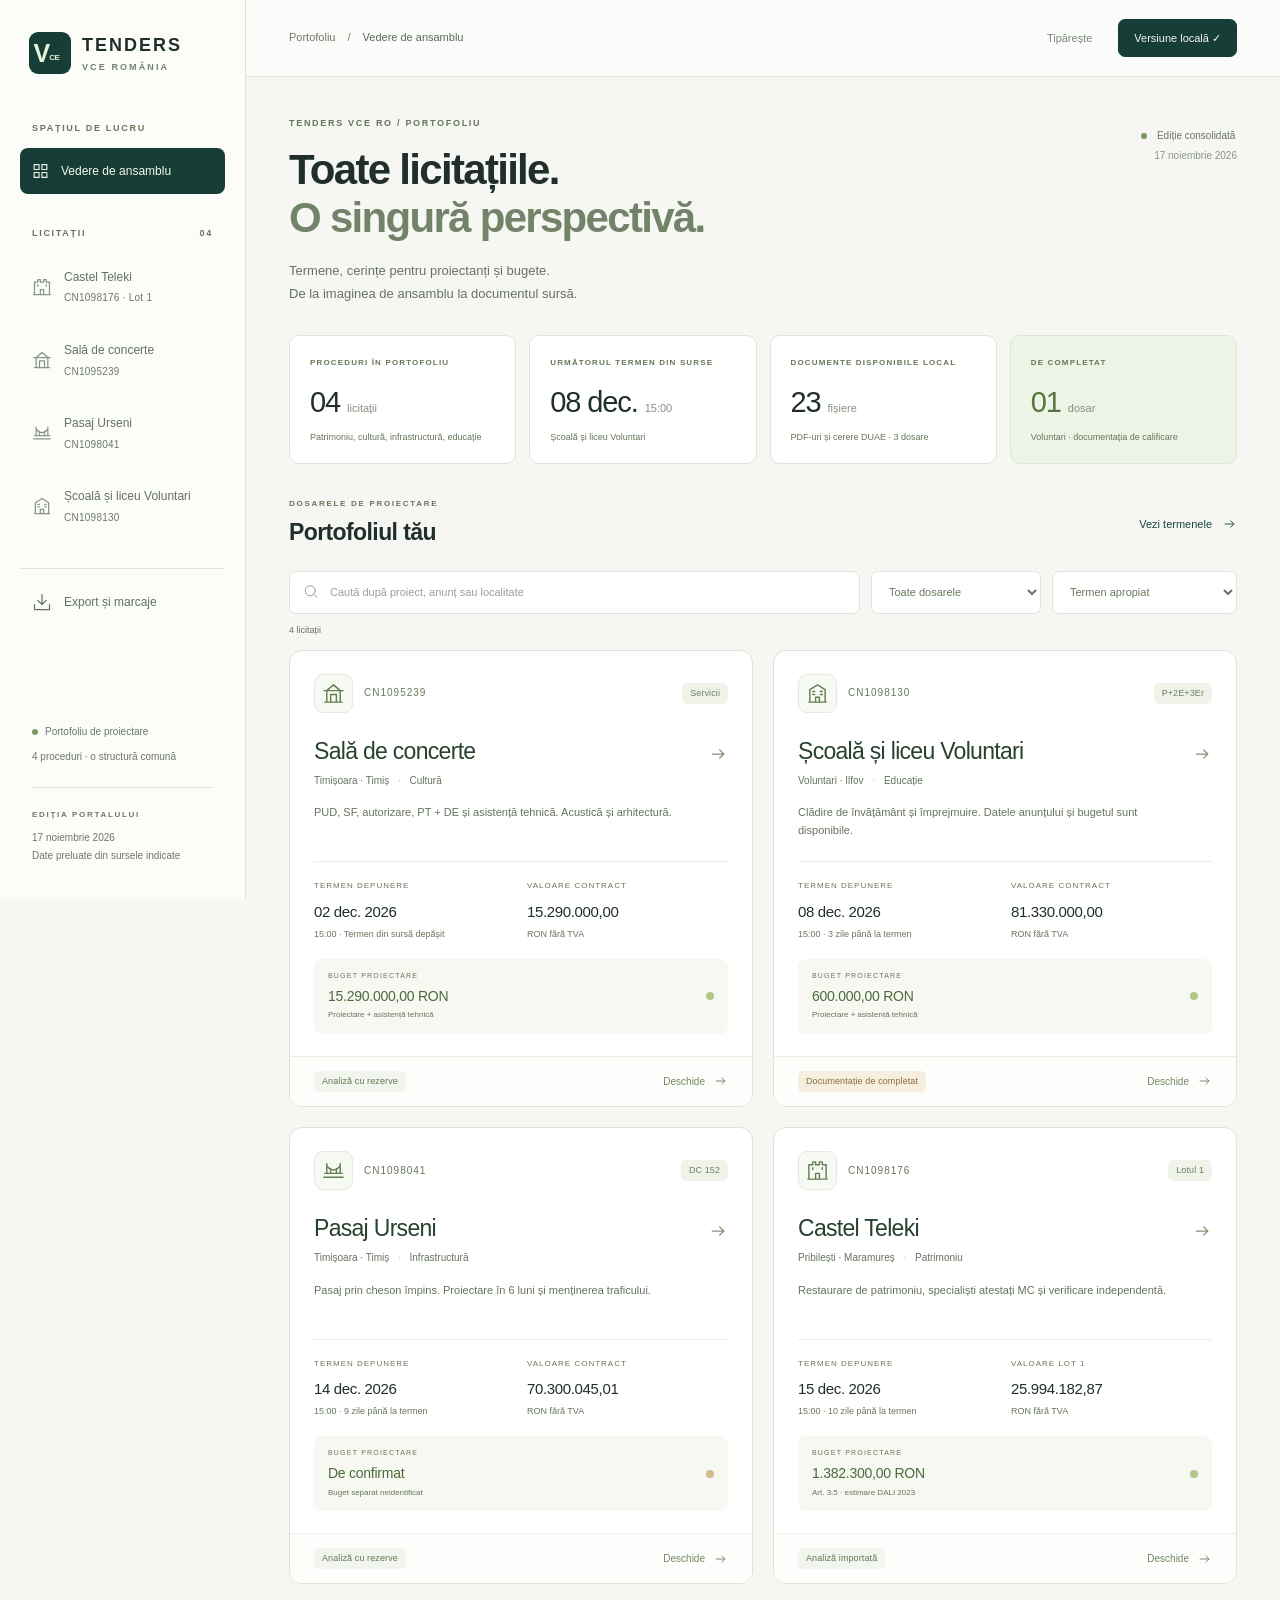
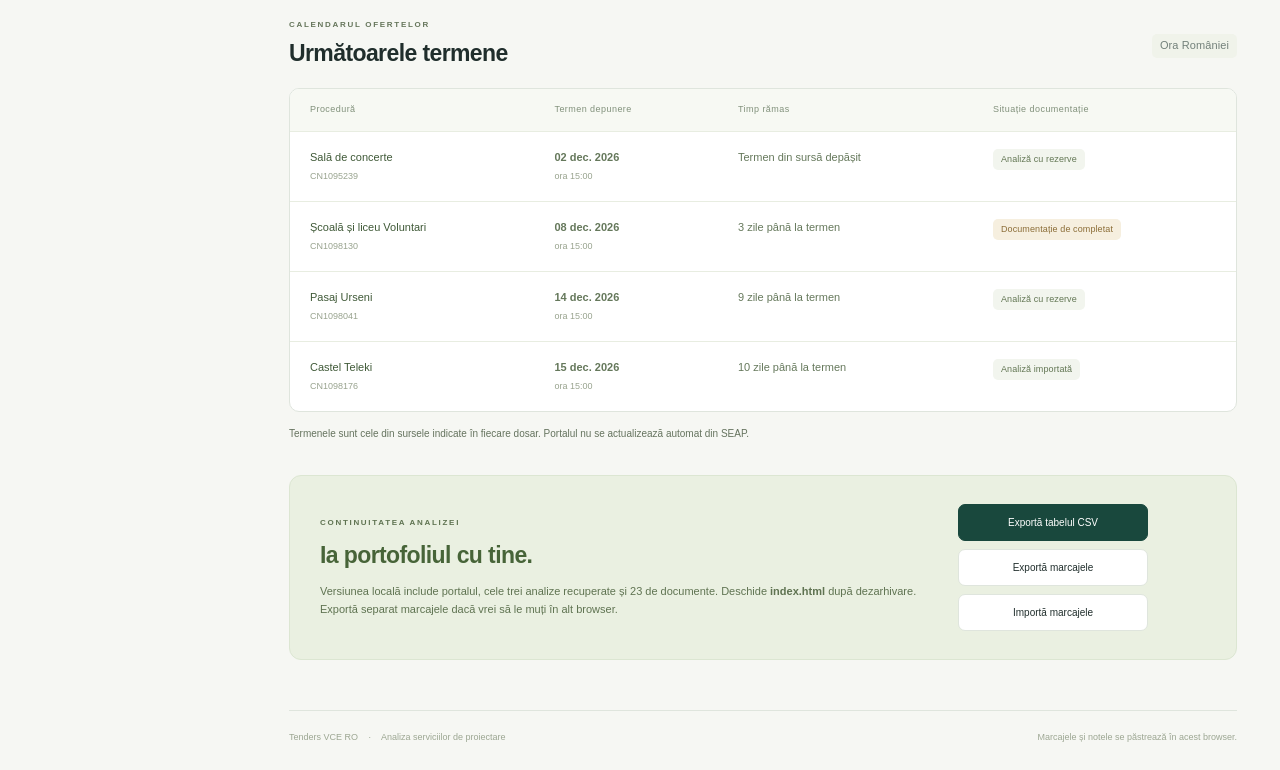
==== index.html @ 4aea7c6f "Add files via upload" ====
<!doctype html>
<html lang="ro">
<head><meta charset="utf-8"><meta name="viewport" content="width=device-width,initial-scale=1"><meta name="description" content="Portal Tenders VCE RO: patru licitații, cerințe pentru proiectanți, echipă, bugete și documente sursă."><title>Portofoliu licitații · Tenders VCE RO</title><link rel="stylesheet" href="portal.css"><link rel="icon" href="favicon.svg" type="image/svg+xml"></head>
<body><a class="skip" href="#main">Mergi la conținut</a><div class="shell"><aside class="sidebar"><a class="brand" href="#overview"><span class="brand-mark">V<span>CE</span></span><span>TENDERS<small>VCE ROMÂNIA</small></span></a><span class="nav-caption">SPAȚIUL DE LUCRU</span><nav id="nav" aria-label="Navigare principală"></nav><div class="sidebar-bottom"><span class="tiny-dot"></span><strong>Portofoliu de proiectare</strong><p>4 proceduri · o structură comună</p><div class="sidebar-line"></div><span class="nav-caption">EDIȚIA PORTALULUI</span><p>17 noiembrie 2026<br>Date preluate din sursele indicate</p></div></aside><div class="workspace"><header class="topbar"><div class="breadcrumb" id="breadcrumb">Portofoliu / <strong>Vedere de ansamblu</strong></div><div class="top-actions"><button class="button subtle" id="print" title="Tipărește pagina curentă">Tipărește</button><button class="button download" data-action="offline-info">Versiune locală ✓</button></div></header><main id="main" tabindex="-1"></main><footer><span>Tenders VCE RO <b>·</b> Analiza serviciilor de proiectare</span><span>Marcajele și notele se păstrează în acest browser.</span></footer></div></div><div class="toast" id="toast" role="status"></div><input type="file" id="backup-input" accept="application/json,.json" hidden><script src="data.js"></script><script src="portal.js"></script></body></html>
---- portal.css ----
@charset "UTF-8";
:root{--ink:#202e2c;--muted:#72807a;--green:#19483d;--deep:#163e36;--lime:#d5edb5;--paper:#f6f7f3;--line:#dfe5dd;--amber:#8f6529;--sidebar:246px;--radius:13px}
*{box-sizing:border-box}html{scroll-behavior:smooth;scroll-padding-top:90px}body{margin:0;font-family:Inter,"Segoe UI",Arial,sans-serif;color:var(--ink);background:var(--paper);font-size:14px;line-height:1.55}button,input,select,textarea{font:inherit}button,a,select,input,textarea{-webkit-tap-highlight-color:transparent}button,a{touch-action:manipulation}a{color:var(--green);text-decoration:none}button{cursor:pointer}a:hover{text-decoration:underline}svg{width:20px;height:20px;flex-shrink:0}h1,h2,h3,p{margin-top:0}h1{font-size:42px;line-height:1.14;letter-spacing:-1.7px;font-weight:600;margin-bottom:17px}h2{font-size:24px;letter-spacing:-.6px;font-weight:600;margin-bottom:12px}h3{font-size:17px;line-height:1.4;font-weight:600;margin-bottom:10px}p{margin-bottom:13px}small{font-size:11px}strong{font-weight:600}button:focus-visible,a:focus-visible,select:focus-visible,input:focus-visible,textarea:focus-visible,summary:focus-visible{outline:3px solid #85a967;outline-offset:4px}.skip{position:fixed;top:-60px;left:12px;z-index:99;background:white;padding:10px}.skip:focus{top:10px}.shell{display:flex;min-height:100vh}.sidebar{width:var(--sidebar);position:fixed;inset:0 auto 0 0;background:#fcfdf9;border-right:1px solid var(--line);padding:32px 20px 22px;display:flex;flex-direction:column;z-index:20;overflow:auto}.brand{display:flex;align-items:center;gap:11px;margin:0 9px 48px;color:var(--ink);font-weight:600;letter-spacing:2px;line-height:1.4;font-size:18px}.brand:hover{text-decoration:none}.brand small{display:block;font-size:9px;letter-spacing:2.1px;color:var(--muted);margin-top:3px}.brand-mark{display:flex;align-items:center;justify-content:center;position:relative;background:var(--deep);border-radius:9px;width:42px;height:42px;font-size:25px;color:#e6f2d9;letter-spacing:-5px;padding-right:7px}.brand-mark span{font-size:8px;letter-spacing:-.5px;align-self:flex-end;margin:0 0 11px 4px}.nav-caption{display:block;color:#859086;font-size:9px;font-weight:600;letter-spacing:1.7px;margin:0 12px 12px}.nav-home,.nav-project,.nav-utility{display:flex;align-items:center;gap:12px;border-radius:8px;padding:13px 12px;color:#617067;font-size:12px;margin-bottom:5px;transition:background .15s}.nav-home svg{width:17px}.nav-home.active{background:var(--deep);color:#f3f8ed}.nav-project small{display:block;color:#89948b;font-size:10px;margin-top:4px;letter-spacing:.25px}.nav-project{padding-top:15px;padding-bottom:15px}.nav-project svg{color:#879488}.nav-project.active{background:#e9efdf;color:var(--deep)}.nav-project.active svg{color:var(--deep)}.nav-project:hover,.nav-utility:hover{background:#eff3e9;text-decoration:none}.project-caption{display:flex;justify-content:space-between;margin-top:33px}.nav-utility{margin-top:28px;border-top:1px solid var(--line);padding-top:23px;border-radius:0}.sidebar-bottom{margin-top:auto;padding:50px 12px 0;font-size:10px;color:#859087}.sidebar-bottom strong{color:#67786c;font-size:10px;font-weight:500}.sidebar-bottom p{margin-top:8px;line-height:1.8}.sidebar-bottom .nav-caption{margin-left:0;margin-bottom:6px;font-size:8px}.tiny-dot{display:inline-block;width:6px;height:6px;border-radius:50%;background:#7a9768;margin-right:7px;vertical-align:middle}.sidebar-line{height:1px;background:var(--line);margin:21px 0}.workspace{width:calc(100% - var(--sidebar));margin-left:var(--sidebar)}.topbar{height:77px;border-bottom:1px solid var(--line);display:flex;align-items:center;justify-content:space-between;padding:0 43px;gap:20px;background:#fbfcf9}.breadcrumb{font-size:11px;color:#89948d;display:flex;gap:12px;align-items:center}.breadcrumb strong{font-weight:500;color:#58695e}.top-actions{display:flex;gap:10px}.button{display:inline-flex;align-items:center;justify-content:center;gap:9px;border:1px solid var(--line);background:#fff;color:var(--ink);border-radius:7px;padding:10px 15px;font-size:11px;font-weight:500;line-height:1.5;text-align:center}.button:hover{text-decoration:none;background:#edf2e8}.button svg{width:16px;height:16px}.button.download{background:var(--deep);color:#f4f8ed;border-color:var(--deep)}.button.download span{font-size:19px;line-height:0;margin-right:2px}.button.subtle{background:none;border-color:transparent;color:#7a897e}.button.primary{background:var(--green);color:white;border-color:var(--green)}main{padding:38px 43px 50px;max-width:1580px;margin:auto;min-height:calc(100vh - 150px)}.page-heading{display:flex;justify-content:space-between;align-items:flex-start;margin:2px 0 30px;gap:30px}.eyebrow{font-size:9px;font-weight:600;letter-spacing:1.7px;color:#7a8e75;margin-bottom:15px}.eyebrow span{margin:0 8px}.page-heading h1 span{color:#728369}.lead{font-size:13px;color:#738174;line-height:1.8;margin-bottom:0}.edition{padding-top:11px;font-size:10px;white-space:nowrap;color:#64775e}.edition small{display:block;color:#8a948a;font-size:10px;padding-left:13px;margin-top:4px}.stats{display:grid;grid-template-columns:repeat(4,minmax(0,1fr));gap:13px;margin-bottom:34px}.stat{padding:21px 20px 18px;background:#fff;border:1px solid var(--line);border-radius:10px;min-width:0}.stat>span{display:block;color:#84917f;font-size:8px;font-weight:600;letter-spacing:1.15px;margin-bottom:15px}.stat>strong{display:block;font-size:29px;letter-spacing:-1.1px;line-height:1.2;white-space:nowrap;font-weight:500}.stat strong small{font-size:11px;letter-spacing:0;color:#86917e;margin-left:7px}.stat p{font-size:9px;color:#939c8e;margin:11px 0 0}.stat.accent{background:#edf3e5;border-color:#dce7d2}.stat.accent strong{color:#55763f}.section-heading{display:flex;justify-content:space-between;align-items:center;gap:20px;margin:31px 0 16px}.section-heading .eyebrow{font-size:8px;margin-bottom:5px}.section-heading h2{font-size:23px;margin-bottom:0}.section-heading>span{font-size:11px;color:var(--muted)}.text-link{font-size:11px;display:inline-flex;gap:10px;align-items:center}.text-link svg{width:15px}.toolbar{display:flex;gap:11px;margin:20px 0 5px}.search{flex:1;display:flex;align-items:center;gap:11px;background:white;border:1px solid var(--line);border-radius:7px;padding:0 14px;min-width:0}.search svg{width:15px;color:#8e9989}.search input{width:100%;border:0;background:none;outline:0;padding:12px 0;font-size:11px;color:var(--ink);min-width:0}.search input::placeholder{color:#99a194}select{border:1px solid var(--line);background:white;padding:10px 34px 10px 13px;border-radius:7px;font-size:11px;color:#66785f;max-width:100%}.result-count{font-size:9px;color:#8b9786;margin:10px 0 12px}.project-grid{display:grid;grid-template-columns:repeat(2,minmax(0,1fr));gap:20px}.project-card{border:1px solid #dce4d7;border-radius:var(--radius);padding:23px 24px 0;background:white;overflow:hidden;transition:border-color .18s,box-shadow .18s}.project-card:hover{border-color:#aabda0;box-shadow:0 6px 22px #26451e07}.card-top{display:flex;align-items:center;gap:11px;margin-bottom:22px}.project-symbol{width:39px;height:39px;border:1px solid #e4e9de;border-radius:9px;display:flex;align-items:center;justify-content:center;color:#637f52;background:#f7f9f3}.project-symbol svg{width:23px;height:23px}.card-code{font-size:10px;color:#87937d;letter-spacing:1px;flex:1}.badge{display:inline-block;font-size:9px;letter-spacing:.1px;font-weight:500;padding:4px 8px;border-radius:5px;background:#f0f3ea;color:#6d7d60;white-space:normal;line-height:1.45}.badge.amber{background:#f6efdf;color:#8b6d37}.badge.soft{background:#f2f5ee;color:#76866a}.project-title{display:flex;justify-content:space-between;align-items:center;gap:12px;color:#28422f}.project-title h3{font-size:23px;letter-spacing:-.7px;margin-bottom:6px;font-weight:500}.project-title svg{width:20px;color:#819274}.location{font-size:10px;color:#86927d;margin:0 0 15px}.location span{margin:0 6px;color:#b6bdad}.card-summary{font-size:11px;line-height:1.65;color:#8a957f;min-height:38px;margin-bottom:20px;max-width:94%}.card-values{display:grid;grid-template-columns:1fr 1fr;border-top:1px solid #e9ede3;padding-top:18px;margin-bottom:17px;gap:12px}.card-values label,.card-budget label,.budget-strip label{font-size:8px;letter-spacing:1px;color:#8a967f;display:block;margin-bottom:7px;font-weight:500}.card-values strong{display:block;font-size:15px;font-weight:500;letter-spacing:-.35px;white-space:nowrap}.card-values small{display:block;font-size:9px;color:#93a087;margin-top:5px}.card-budget{background:#f6f8f1;border-radius:8px;padding:12px 14px;display:flex;justify-content:space-between;align-items:center;gap:15px;margin-bottom:22px}.card-budget label{font-size:7px;letter-spacing:1.2px;margin-bottom:4px}.card-budget strong{display:block;color:#4b6b3c;font-size:14px;font-weight:500;letter-spacing:-.25px}.card-budget small{font-size:8px;color:#8c9a7e;display:block;margin-top:2px}.budget-dot{width:8px;height:8px;border-radius:50%;background:#b0c68b}.budget-dot.unknown{background:#d4bd8d}.card-bottom{margin:0 -24px;padding:14px 24px;border-top:1px solid #e9ede3;display:flex;align-items:center;justify-content:space-between;gap:10px;background:#fdfefb}.card-bottom>a{display:flex;align-items:center;gap:8px;font-size:10px;color:#708863}.card-bottom svg{width:15px}.calendar-block{margin-top:35px}.table-wrap{overflow:auto;border:1px solid var(--line);border-radius:10px;background:white;max-width:100%}table{width:100%;border-collapse:collapse;text-align:left;font-size:11px}th{color:#81917b;font-weight:500;font-size:9px;letter-spacing:.45px;background:#f7f9f3;padding:14px 20px}td{border-top:1px solid #e8ede1;padding:17px 20px;vertical-align:top;color:#65785b}td small{display:block;color:#98a38e;font-size:9px;margin-top:4px}.table-title{color:#3f5937;font-weight:500}.fineprint{font-size:10px;color:#8c9783;margin-top:13px;line-height:1.7}.tools-panel{display:flex;align-items:center;gap:38px;background:#eaf0e1;border:1px solid #dce6d2;padding:28px 30px;border-radius:12px;margin-top:33px}.tools-panel .eyebrow{font-size:8px;margin-bottom:8px}.tools-panel h2{font-size:23px;margin-bottom:10px;color:#476438}.tools-panel p{font-size:11px;color:#859777;margin-bottom:0;max-width:600px}.tool-buttons{min-width:190px;display:grid;gap:8px}.tool-buttons .button{font-size:10px}footer{display:flex;justify-content:space-between;gap:20px;color:#9ca692;font-size:9px;margin:0 43px;padding:20px 0 25px;border-top:1px solid var(--line)}footer b{margin:0 8px;font-weight:400}.back{font-size:10px;display:inline-block;color:#839477;margin:0 0 25px}.project-heading{display:flex;justify-content:space-between;align-items:center;gap:25px}.project-heading h1{font-size:36px;line-height:1.2;margin-bottom:10px}.project-heading .eyebrow{margin-bottom:10px}.decision-label{font-size:8px;letter-spacing:1px;color:#8b987e;display:flex;flex-direction:column;gap:7px;min-width:170px}.decision-label select{color:var(--green);font-size:11px}.tabs{display:flex;gap:6px;border-bottom:1px solid var(--line);margin:28px 0 30px;overflow:auto}.tabs a{padding:14px 15px;border-bottom:2px solid transparent;color:#88977d;font-size:11px;white-space:nowrap}.tabs a.active{color:#3e612c;border-bottom-color:#527938;background:#edf2e5;border-radius:7px 7px 0 0}.section-title{margin-bottom:23px}.section-title .eyebrow{font-size:8px;margin-bottom:6px}.section-title h2{font-size:25px;margin-bottom:12px}.section-title>p:not(.eyebrow){font-size:12px;color:#809070;line-height:1.8;max-width:1000px}.section-title .full-title{color:#506843!important;font-size:16px!important;line-height:1.6!important}.project-stats{grid-template-columns:repeat(3,minmax(0,1fr));margin-bottom:14px}.project-stats .stat strong{font-size:23px;white-space:normal}.project-stats .stat>span{font-size:8px}.project-stats .stat strong small{display:block;margin:7px 0 0}.project-stats .stat strong.authority{font-size:16px;letter-spacing:-.3px;line-height:1.4}.notice{display:flex;align-items:flex-start;gap:12px;background:#f3f0e5;border:1px solid #e5dfcd;border-radius:9px;padding:16px 18px;margin:21px 0;color:#8b794d;font-size:11px}.notice>span{border:1px solid #b9a56e;border-radius:50%;height:17px;width:17px;font-family:Georgia,serif;text-align:center;flex-shrink:0;line-height:15px;margin-top:2px}.notice p{margin:0;line-height:1.8}.budget-strip{background:#eaf1e1;border:1px solid #dce6d1;border-radius:10px;display:flex;justify-content:space-between;align-items:center;gap:25px;padding:22px;margin:25px 0}.budget-strip strong{display:block;font-size:22px;font-weight:500;color:#526f3e;letter-spacing:-.5px}.budget-strip p{font-size:10px;color:#8a9b7c;margin:7px 0 0;max-width:700px}.budget-strip .button{flex-shrink:0}.record{background:white;border:1px solid var(--line);border-radius:10px;padding:22px 25px;margin-bottom:14px}.record-title{display:flex;justify-content:space-between;align-items:flex-start;gap:15px}.record h3{font-size:16px;color:#3e5933}.record p{font-size:12px;color:#75886a;line-height:1.85;max-width:1100px}.record .muted{color:#95a289}.record-title .badge{flex-shrink:0;max-width:210px}.evidence{background:#f4f7ee;padding:13px 16px;border-left:2px solid #c5d5b4;border-radius:0 6px 6px 0;margin:14px 0;color:#728662;font-size:11px}.evidence strong{font-size:10px;color:#698252}.evidence p{margin:6px 0 0;font-size:11px}.record details{border-top:1px solid #e8eddf;margin-top:13px;padding-top:12px}.record details p{margin-top:12px;font-size:11px}summary{cursor:pointer;font-size:11px;color:#6e865c}summary::marker{color:#a3b690}.refs{display:flex;gap:6px;flex-wrap:wrap;margin-top:16px}.refs a,.source-link,.migrated-content .source,.migrated-content .ref{font-size:9px;padding:5px 8px;background:#f4f7ee;color:#819773;border-radius:4px;border:1px solid #e6edde;line-height:1.5}.next-link{display:flex;justify-content:flex-end;border-top:1px solid var(--line);margin-top:25px;padding-top:20px}.next-link a{font-size:12px;display:flex;align-items:center;gap:10px}.empty-panel{padding:35px 25px;background:#f0f3ea;border:1px dashed #cad6bd;border-radius:11px;text-align:center;color:#879b73;width:100%}.empty-panel svg{width:30px;height:30px;margin-bottom:10px;color:#9db388}.empty-panel h3{font-size:16px;color:#687f56}.empty-panel p{font-size:12px;max-width:650px;margin:0 auto;color:#92a380}.project-grid>.empty-panel{grid-column:1/-1}.panel{padding:23px 25px;border:1px solid var(--line);background:white;border-radius:10px;margin:18px 0;font-size:12px;color:#7f9170}.panel h3,.panel h2{color:#4e6c3d}.panel p{line-height:1.85}.panel .button{margin-top:6px}.progress-panel{display:flex;justify-content:space-between;align-items:center;gap:25px;padding:21px;background:#edf3e3;border:1px solid #dae6cc;border-radius:10px;margin-bottom:20px}.progress-panel strong{color:#54703f;font-size:13px}.progress-panel p{color:#8ea17a;font-size:10px;margin:6px 0 0}.progress-track{height:6px;border-radius:4px;overflow:hidden;background:#dae5cc;width:36%}.progress-track span{height:100%;display:block;background:#78985c;border-radius:4px;transition:width .2s}.check-row{display:flex;align-items:flex-start;gap:16px;padding:21px 23px;background:white;border:1px solid var(--line);border-radius:9px;margin-bottom:10px}.check-row input{width:17px;height:17px;accent-color:var(--green);flex-shrink:0;margin-top:4px}.check-row label{font-size:13px;font-weight:500;display:block;color:#4d6a3c;margin-bottom:7px;cursor:pointer}.check-row p{font-size:11px;line-height:1.8;color:#819470;margin:8px 0 0}.check-row input:checked+div label{color:#8ca377;text-decoration:line-through}.source-grid{display:grid;grid-template-columns:repeat(2,minmax(0,1fr));gap:16px;margin:20px 0}.source-card{background:white;border:1px solid var(--line);border-radius:10px;padding:23px;display:flex;flex-direction:column;align-items:flex-start}.file-icon{font-size:9px;color:#889e6e;background:#f0f5e7;border:1px solid #dfe8d3;border-radius:5px;padding:7px 6px;margin-bottom:15px}.source-card h3{font-size:15px;color:#536e40}.source-card p{font-size:11px;line-height:1.7;color:#8a9c77;margin-bottom:13px}.source-card small{color:#9eab8c;font-size:9px}.source-card>div:last-child{margin-top:auto;padding-top:16px;display:flex;gap:19px;font-size:10px}.web-sources{padding-left:17px;line-height:2.6}.web-sources a{font-size:12px}.issue{position:relative;padding-left:64px}.issue-number{position:absolute;left:24px;top:24px;font-size:13px;color:#a5b392}.notes-label{display:block;font-size:9px;letter-spacing:.7px;color:#95a580;margin:20px 0 7px}textarea{width:100%;min-height:85px;resize:vertical;background:#fafcf6;border:1px solid #e1e8d7;border-radius:6px;padding:12px;font-size:11px;color:#6f845b}.missing-list{list-style:none;margin:20px 0;padding:0}.missing-list li{display:flex;justify-content:space-between;gap:20px;border-bottom:1px solid var(--line);padding:13px;color:#81946c;font-size:12px}.block-heading{color:#5b7847;font-size:18px;margin-top:27px}caption{text-align:left;padding:14px 20px;font-size:10px;color:#91a27c;background:#fff}tfoot td{background:#edf4e2;color:#54713d;font-weight:600}.budget-table td:not(:first-child){white-space:nowrap;font-size:10px}.budget-table td:first-child{min-width:240px;font-size:11px}.budget-table td{padding:14px 16px}.budget-table th{padding:12px 16px;white-space:nowrap}.migrated-content{font-size:12px;color:#7c906c}.migrated-content h1{font-size:23px;letter-spacing:-.6px;margin-bottom:10px;color:#526e42}.migrated-content h2{font-size:19px;margin-top:25px;color:#4e6d3d}.migrated-content h3{color:#536f43}.migrated-content .metrics{display:grid;grid-template-columns:repeat(3,minmax(0,1fr));gap:14px;margin:23px 0}.migrated-content .metric{border:1px solid var(--line);border-radius:9px;padding:20px;background:white}.migrated-content .metric label{display:block;font-size:9px;margin-bottom:10px;color:#91a37c}.migrated-content .metric strong{display:block;font-size:23px;letter-spacing:-.5px;color:#5a7843}.migrated-content .metric small{font-size:9px;display:block;color:#99aa83;margin-top:8px}.migrated-content .highlight{background:#edf3e4}.migrated-content .section-heading{margin-top:28px}.migrated-content .section-heading small{font-size:9px;color:#92a47c}.migrated-content .sources{display:flex;flex-wrap:wrap;gap:6px;margin:12px 0}.migrated-content .notice{display:block}.migrated-content .notice-icon{display:none}.migrated-content .notice b{display:block;margin-bottom:8px}.migrated-content .inline-note,.migrated-content .section-intro{color:#94a57f;font-size:11px;line-height:1.8}.migrated-content .grid2{display:grid;grid-template-columns:1fr 1fr;gap:16px}.migrated-content table ul{padding-left:16px}.migrated-content li{margin-bottom:6px}.migrated-content .timeline-item,.migrated-content .timeline-card{padding:20px;border:1px solid var(--line);border-radius:9px;background:white;margin-bottom:13px}.migrated-content .tag{display:inline-block;background:#edf2e5;border-radius:5px;padding:4px 8px;font-size:9px;color:#809469}.migrated-content .tag.amber{background:#f5eedb;color:#9a854e}.migrated-content table td{font-size:11px}.toast{position:fixed;bottom:25px;left:50%;transform:translate(-50%,15px);background:#254b35;color:#f4f9eb;padding:13px 22px;border-radius:9px;box-shadow:0 6px 22px #14301b22;opacity:0;pointer-events:none;transition:.2s;font-size:12px;z-index:99;max-width:90vw}.toast.show{opacity:1;transform:translate(-50%,0)}
@media(min-width:1500px){main{padding-top:45px}.project-card{padding-top:26px}.card-summary{max-width:90%}}
@media(max-width:1200px){:root{--sidebar:220px}.sidebar{padding-left:13px;padding-right:13px}main{padding:30px}.topbar{padding:0 30px}footer{margin:0 30px}.stat{padding:18px 15px}.stat>strong{font-size:24px}.stat>span{font-size:7px}.stat p{font-size:8px}.project-card{padding:20px 19px 0}.card-bottom{margin:0 -19px;padding-left:19px;padding-right:19px}.project-title h3{font-size:21px}.card-values strong{font-size:14px}.project-stats .stat strong{font-size:20px}.tabs a{padding:12px 10px;font-size:10px}.record-title{flex-wrap:wrap}.project-heading h1{font-size:31px}.decision-label{min-width:145px}}
@media(max-width:980px){:root{--sidebar:195px}.sidebar{padding-left:10px;padding-right:10px}.brand{margin-left:5px;gap:9px;font-size:15px}.brand-mark{width:36px;height:36px}.nav-project,.nav-home{font-size:10px;padding-left:10px;gap:9px}.nav-project svg{width:17px}.nav-project small{font-size:8px}.nav-caption{font-size:8px}.topbar{padding:0 24px}.breadcrumb{font-size:9px;gap:8px}.button{font-size:10px;padding:9px 11px}main{padding:28px 24px}.page-heading h1{font-size:35px}.edition{font-size:8px}.stats{grid-template-columns:repeat(2,minmax(0,1fr))}.stat>span{font-size:8px}.stat p{font-size:9px}.project-stats{grid-template-columns:repeat(3,minmax(0,1fr))}.project-stats .stat strong{font-size:17px}.project-stats .stat .authority{font-size:13px!important}.toolbar{flex-wrap:wrap}.search{flex-basis:100%}.toolbar select{flex:1}.project-card{padding:18px 16px 0}.project-title h3{font-size:19px}.card-code{font-size:8px}.project-symbol{width:32px;height:32px}.card-values{grid-template-columns:1fr;gap:13px}.card-values strong{font-size:15px}.card-budget strong{font-size:13px}.card-bottom{margin:0 -16px;padding:13px 16px;align-items:flex-start;gap:8px}.card-bottom .badge{font-size:8px}.card-bottom>a{font-size:9px;gap:5px;white-space:nowrap}.card-summary{min-height:58px;font-size:10px}.tools-panel{display:block;padding:25px}.tool-buttons{display:flex;flex-wrap:wrap;margin-top:20px}.budget-strip{display:block}.budget-strip .button{margin-top:16px}.project-heading h1{font-size:27px}.project-heading .lead{font-size:11px}.decision-label{min-width:130px}.tabs{gap:1px}.tabs a{font-size:9px;padding:12px 8px}.source-grid{gap:12px}.record{padding:20px}.migrated-content .metrics{grid-template-columns:1fr}.migrated-content .grid2{grid-template-columns:1fr}.migrated-content .section-heading{flex-wrap:wrap}.issue{padding-left:55px}.issue-number{left:20px;top:23px}footer{font-size:8px;margin:0 24px;flex-wrap:wrap}}
@media(max-width:700px){:root{--sidebar:0px}.shell{display:block}.sidebar{position:relative;width:100%;padding:17px 20px 0;border-right:0;border-bottom:1px solid var(--line);overflow:visible}.brand{margin:0 0 17px;font-size:16px;width:max-content}.brand small{font-size:8px}.brand-mark{width:35px;height:35px}.sidebar>.nav-caption,.project-caption,.sidebar-bottom,.nav-utility{display:none}.sidebar nav{display:flex;gap:6px;overflow-x:auto;padding:0 0 12px}.nav-project,.nav-home{padding:9px 11px;font-size:9px;margin:0;flex-shrink:0;min-height:42px}.nav-project svg,.nav-home svg{width:15px;height:15px}.nav-project small{font-size:7px;margin-top:3px}.nav-home{max-width:120px;line-height:1.5}.nav-project{background:#f2f5ed}.workspace{width:100%;margin:0}.topbar{height:61px;padding:0 20px;gap:8px}.breadcrumb{font-size:8px}.top-actions{gap:2px}.button.subtle{display:none}.top-actions .button{font-size:9px;padding:8px 10px}main{padding:26px 20px 35px}.page-heading{gap:13px;position:relative;margin-bottom:25px}.page-heading h1{font-size:34px}.page-heading .eyebrow{font-size:7px;letter-spacing:1.5px;margin-bottom:15px}.edition{display:none}.lead{font-size:11px}.stats{gap:10px;margin-bottom:25px}.stat{padding:16px 13px}.stat>strong{font-size:24px}.stat>span{font-size:6.5px;letter-spacing:.6px;margin-bottom:12px}.stat strong small{font-size:9px;margin-left:5px}.stat p{font-size:8px;line-height:1.6;margin-top:9px}.section-heading{margin-top:26px;gap:10px}.section-heading h2{font-size:21px}.section-heading .text-link{font-size:9px;gap:6px}.section-heading .eyebrow{font-size:7px}.toolbar{gap:8px;margin-top:17px}.search input{font-size:10px}.toolbar select{font-size:10px;padding-right:25px}.project-grid{grid-template-columns:1fr;gap:17px}.project-card{padding:21px 20px 0}.card-top{margin-bottom:19px}.project-symbol{width:36px;height:36px}.card-code{font-size:9px}.project-title h3{font-size:23px}.card-summary{min-height:0;font-size:11px;max-width:96%;margin-bottom:18px}.card-values{grid-template-columns:1fr 1fr;gap:10px}.card-values strong{font-size:15px}.card-budget strong{font-size:14px}.card-bottom{margin:0 -20px;padding:14px 20px;align-items:center}.card-bottom .badge{font-size:8px}.card-bottom>a{font-size:10px}.table-wrap table{min-width:610px}.table-wrap td{padding:15px}.table-wrap th{padding:13px 15px}.tools-panel{padding:23px}.tool-buttons{display:grid;grid-template-columns:1fr 1fr;gap:8px}.tool-buttons .primary{grid-column:1/-1}.tool-buttons .button{padding:10px 7px;font-size:9px}.tools-panel h2{font-size:22px}.tools-panel p{font-size:10px}footer{margin:0 20px;font-size:7px;gap:8px}.back{margin-bottom:22px}.project-heading{display:block}.project-heading h1{font-size:31px}.project-heading .lead{font-size:11px}.project-heading .eyebrow{font-size:8px}.decision-label{display:flex;flex-direction:row;align-items:center;gap:15px;margin-top:22px;min-width:0}.decision-label select{width:170px;font-size:10px}.tabs{margin:25px -20px 26px;padding:0 20px;gap:5px}.tabs a{font-size:10px;padding:12px 13px}.section-title h2{font-size:23px}.section-title>p:not(.eyebrow){font-size:11px}.section-title .full-title{font-size:14px!important}.project-stats{grid-template-columns:1fr}.project-stats .stat{padding:17px}.project-stats .stat strong{font-size:25px}.project-stats .stat strong small{display:inline;margin-left:10px}.project-stats .stat>span{font-size:7px}.project-stats .stat strong.authority{font-size:17px!important}.project-stats .stat p{font-size:9px}.budget-strip{padding:20px}.budget-strip strong{font-size:22px}.notice{font-size:10px;padding:15px}.record{padding:20px 18px}.record h3{font-size:15px}.record p{font-size:11px}.record-title{gap:3px}.record-title .badge{margin-bottom:9px;max-width:100%}.evidence p{font-size:10px}.refs a{font-size:8px}.source-grid{grid-template-columns:1fr}.source-card{padding:21px}.source-card h3{font-size:16px}.issue{padding-left:50px}.issue-number{left:17px;top:21px}.progress-panel{display:block;padding:20px}.progress-track{width:100%;margin-top:15px}.check-row{padding:18px 16px;gap:11px}.check-row label{font-size:12px}.check-row p{font-size:10px}.missing-list li{font-size:11px;padding:12px 0}.migrated-content .metric strong{font-size:25px}.migrated-content h1{font-size:21px}.migrated-content .table-wrap table{min-width:740px}.block-heading{font-size:17px}.toast{width:calc(100% - 35px);font-size:11px;text-align:center}}
@media print{@page{margin:15mm}body{background:white;color:#111;font-size:10pt}.sidebar,.topbar,footer,.tabs,.back,.decision-label,.next-link,.tools-panel,.toolbar,.toast,.button,.skip,.result-count{display:none!important}.workspace{width:100%;margin:0}main{padding:0;max-width:none}.page-heading h1,.project-heading h1{font-size:25pt}h2{font-size:17pt}.stats,.project-grid,.source-grid{grid-template-columns:1fr 1fr}.stat,.record,.project-card,.source-card,.panel{break-inside:avoid;box-shadow:none!important;border-color:#bbb}.record p,.panel p,.section-title p,.lead,.fineprint{color:#333!important}.table-wrap{overflow:visible;border-radius:0}table{min-width:0!important;font-size:8pt}th,td{padding:7px!important}.refs a{color:#333;background:none}.card-values{grid-template-columns:1fr 1fr}.badge{background:none;border:1px solid #ccc;color:#333}.project-card{margin-bottom:10px}.source-card a{color:#333}textarea{color:#222;border:1px solid #bbb;height:auto;min-height:50px}.migrated-content .metrics{grid-template-columns:1fr 1fr 1fr}.record details{display:block}.project-stats .stat strong{font-size:16pt}.calendar-block{page-break-before:auto}}
/* Readable supporting text on light backgrounds. */
.lead,.location,.card-summary,.card-values small,.card-budget small,.stat p,.fineprint,.section-title>p:not(.eyebrow),.panel,.panel p,.record p,.record .muted,.check-row p,.source-card p,.source-card small,.tools-panel p,.empty-panel p,.migrated-content,.migrated-content .inline-note,.migrated-content .section-intro{color:#65735e}
.card-values label,.card-budget label,.budget-strip label,.stat>span,.eyebrow,.nav-caption,.result-count,.card-code,.source-card>div:last-child,.notes-label{color:#66765b}
.card-budget small,.card-values small,.stat p{color:#66755d}.sidebar-bottom,.sidebar-bottom p{color:#6c7867}.nav-project small,.sidebar-bottom .nav-caption,.breadcrumb{color:#6e7968}.tabs a{color:#66795a}.refs a,.migrated-content .source,.migrated-content .ref{color:#5f7750}.badge.soft{color:#627653}.source-card h3,.record h3{color:#3e5933}.record details p{color:#65735e}.budget-strip p{color:#6c7d5b}.tools-panel p{color:#5f7351}
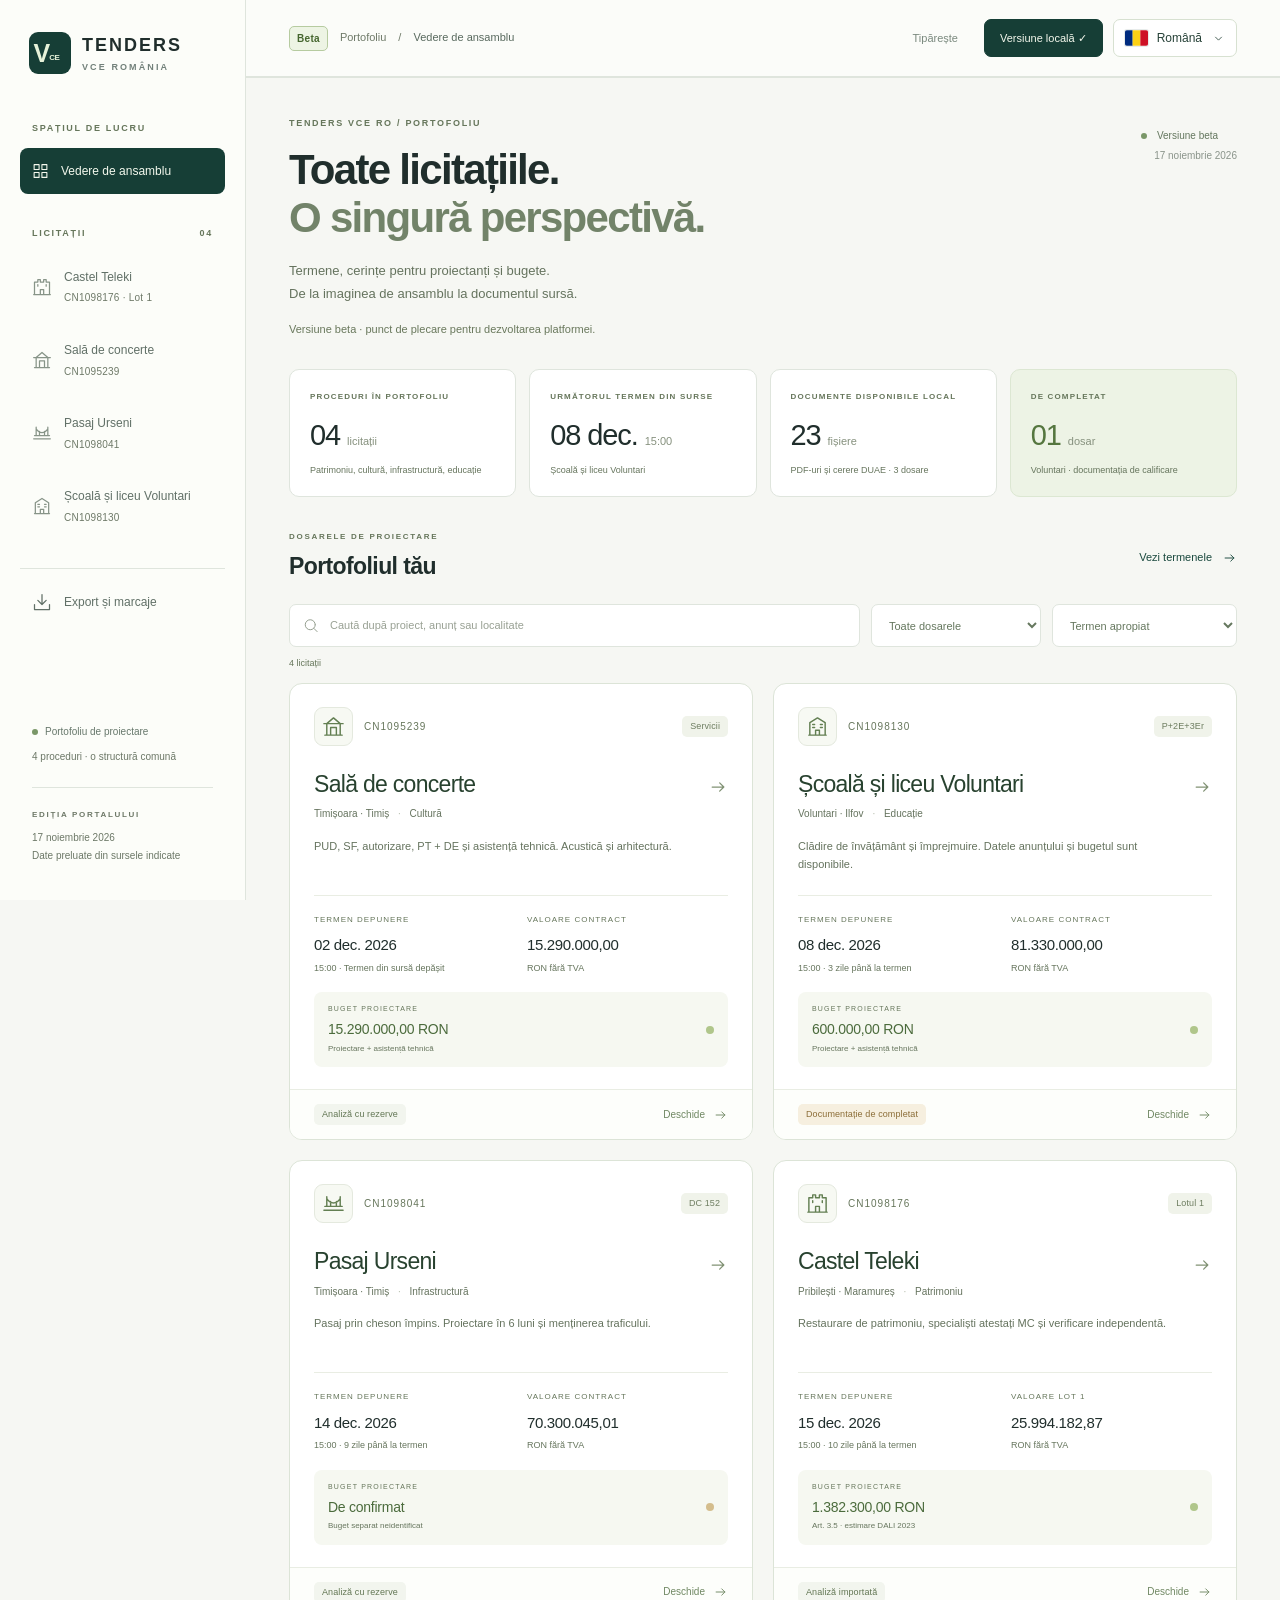
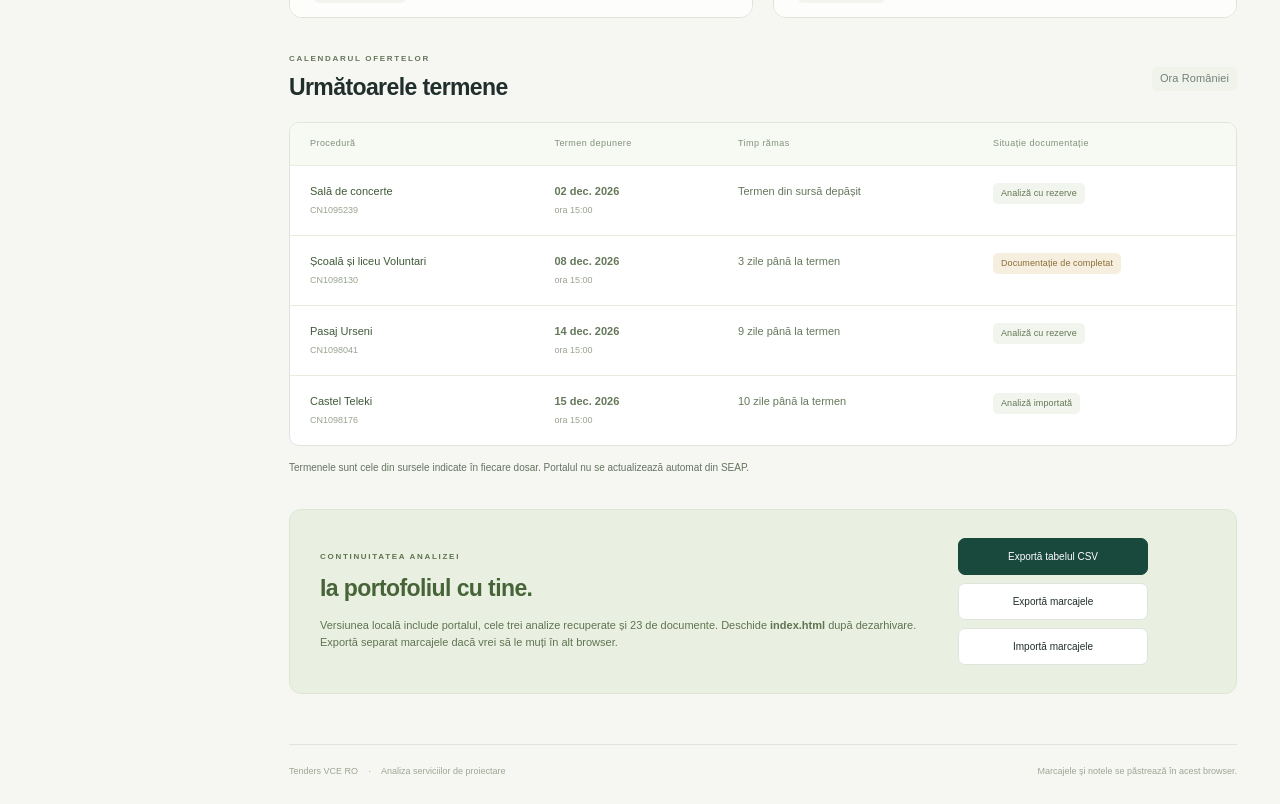
==== commit f505a06a: "Add files via upload" ====
--- a/index.html
+++ b/index.html
@@ -1,4 +1,4 @@
 <!doctype html>
 <html lang="ro">
-<head><meta charset="utf-8"><meta name="viewport" content="width=device-width,initial-scale=1"><meta name="description" content="Portal Tenders VCE RO: patru licitații, cerințe pentru proiectanți, echipă, bugete și documente sursă."><title>Portofoliu licitații · Tenders VCE RO</title><link rel="stylesheet" href="portal.css"><link rel="icon" href="favicon.svg" type="image/svg+xml"></head>
-<body><a class="skip" href="#main">Mergi la conținut</a><div class="shell"><aside class="sidebar"><a class="brand" href="#overview"><span class="brand-mark">V<span>CE</span></span><span>TENDERS<small>VCE ROMÂNIA</small></span></a><span class="nav-caption">SPAȚIUL DE LUCRU</span><nav id="nav" aria-label="Navigare principală"></nav><div class="sidebar-bottom"><span class="tiny-dot"></span><strong>Portofoliu de proiectare</strong><p>4 proceduri · o structură comună</p><div class="sidebar-line"></div><span class="nav-caption">EDIȚIA PORTALULUI</span><p>17 noiembrie 2026<br>Date preluate din sursele indicate</p></div></aside><div class="workspace"><header class="topbar"><div class="breadcrumb" id="breadcrumb">Portofoliu / <strong>Vedere de ansamblu</strong></div><div class="top-actions"><button class="button subtle" id="print" title="Tipărește pagina curentă">Tipărește</button><button class="button download" data-action="offline-info">Versiune locală ✓</button></div></header><main id="main" tabindex="-1"></main><footer><span>Tenders VCE RO <b>·</b> Analiza serviciilor de proiectare</span><span>Marcajele și notele se păstrează în acest browser.</span></footer></div></div><div class="toast" id="toast" role="status"></div><input type="file" id="backup-input" accept="application/json,.json" hidden><script src="data.js"></script><script src="portal.js"></script></body></html>
+<head><meta charset="utf-8"><meta name="viewport" content="width=device-width,initial-scale=1"><meta name="description" content="Portal Tenders VCE RO: patru licitații, cerințe pentru proiectanți, echipă, bugete și documente sursă."><title>Portofoliu licitații · Tenders VCE RO</title><link rel="stylesheet" href="portal.css"><link rel="icon" href="favicon.svg" type="image/svg+xml"><link rel="stylesheet" href="i18n.css"></head>
+<body class="vce-portal-page"><a class="skip" href="#main">Mergi la conținut</a><div class="shell"><aside class="sidebar"><a class="brand" href="#overview"><span class="brand-mark">V<span>CE</span></span><span>TENDERS<small>VCE ROMÂNIA</small></span></a><span class="nav-caption">SPAȚIUL DE LUCRU</span><nav id="nav" aria-label="Navigare principală"></nav><div class="sidebar-bottom"><span class="tiny-dot"></span><strong>Portofoliu de proiectare</strong><p>4 proceduri · o structură comună</p><div class="sidebar-line"></div><span class="nav-caption">EDIȚIA PORTALULUI</span><p>17 noiembrie 2026<br>Date preluate din sursele indicate</p></div></aside><div class="workspace"><header class="topbar"><div class="breadcrumb" id="breadcrumb">Portofoliu / <strong>Vedere de ansamblu</strong></div><div class="top-actions"><button class="button subtle" id="print" title="Tipărește pagina curentă">Tipărește</button><button class="button download" data-action="offline-info">Versiune locală ✓</button></div></header><main id="main" tabindex="-1"></main><footer><span>Tenders VCE RO <b>·</b> Analiza serviciilor de proiectare</span><span>Marcajele și notele se păstrează în acest browser.</span></footer></div></div><div class="toast" id="toast" role="status"></div><input type="file" id="backup-input" accept="application/json,.json" hidden><script src="i18n-en.js"></script><script src="i18n.js"></script><script src="data.js"></script><script src="portal.js"></script></body></html>
--- a/i18n.css
+++ b/i18n.css
@@ -0,0 +1,23 @@
+/* The language control stays available on every screen, including long analyses. */
+.vce-portal-page .workspace>.topbar{position:sticky;top:0;z-index:35;box-shadow:0 1px 0 #dfe5dd;background:#fbfcf9}
+.vce-portal-page .topbar .breadcrumb{margin-right:auto;min-width:0}.vce-portal-page .topbar{gap:12px}.top-actions{align-items:center}
+.vce-beta{display:inline-flex;align-items:center;border:1px solid #b6cba0;background:#edf4e4;color:#45662e;font:600 10px/1.3 Inter,"Segoe UI",Arial,sans-serif;letter-spacing:.3px;border-radius:5px;padding:5px 7px;white-space:nowrap}
+.vce-lang-picker{position:relative;flex-shrink:0;font:500 12px/1.4 Inter,"Segoe UI",Arial,sans-serif;color:#264137;letter-spacing:0}
+.vce-language-trigger{display:flex;gap:10px;align-items:center;border:1px solid #d7e1d1;background:#fff;color:#264137;border-radius:7px;padding:9px 11px;min-height:38px;cursor:pointer;white-space:nowrap;font:inherit}
+.vce-language-current{display:flex;align-items:center;gap:9px}.vce-flag{display:inline-block;width:23px;height:16px;border-radius:2px;overflow:hidden;box-shadow:0 0 0 1px #183e381a;flex-shrink:0}
+.vce-chevron{width:13px;height:13px}.vce-language-trigger[aria-expanded="true"] .vce-chevron{transform:rotate(180deg)}
+.vce-language-menu{position:absolute;right:0;top:calc(100% + 7px);width:172px;padding:5px;background:#fff;border:1px solid #d6dfce;border-radius:9px;box-shadow:0 10px 30px #183e3824;z-index:99}
+.vce-language-menu[hidden]{display:none!important}.vce-language-menu button{width:100%;display:flex;align-items:center;gap:10px;border:0;border-radius:5px;background:#fff;color:#294033;padding:10px;font:inherit;text-align:left;cursor:pointer}
+.vce-language-menu button:hover,.vce-language-menu button:focus{background:#eff5e8}.vce-language-check{margin-left:auto;color:#456f32;visibility:hidden}.vce-language-menu [aria-checked="true"] .vce-language-check{visibility:visible}
+.vce-language-trigger:focus-visible,.vce-language-menu button:focus-visible{outline:2px solid #7c9d60;outline-offset:2px}
+.beta-note{font-size:11px;line-height:1.6;color:#69785c;margin:16px 0 0}
+.vce-dialog-language{display:flex;justify-content:flex-end;position:sticky;top:0;padding:10px 16px;background:#fbfcf9;border-bottom:1px solid #dce5d4;z-index:5}
+.vce-global-toolbar{position:fixed;top:0;left:0;right:0;height:58px;display:flex;align-items:center;justify-content:space-between;gap:20px;padding:0 25px;background:#fbfcf9;border-bottom:1px solid #dce5d4;z-index:90;box-sizing:border-box;font:500 12px/1.5 Inter,"Segoe UI",Arial,sans-serif}
+.vce-portal-back{color:#48633a!important;text-decoration:none!important;font-size:11px}.vce-toolbar-actions{display:flex;align-items:center;gap:13px}.vce-legacy-page{padding-top:58px!important}.vce-legacy-page .sidebar{top:58px!important;height:calc(100vh - 58px)!important;box-sizing:border-box}.vce-legacy-page dialog{max-height:calc(100vh - 80px)}
+html[lang="en"] .card-summary{min-height:44px}html[lang="en"] .tabs{gap:2px}html[lang="en"] .tabs a{padding-left:12px;padding-right:12px}
+@media(max-width:1000px){.vce-portal-page .topbar .breadcrumb{font-size:10px}.top-actions .button.subtle{display:none}.vce-language-trigger{font-size:11px;padding:8px 9px}.vce-portal-page .topbar{padding-left:20px;padding-right:20px}.vce-language-current{gap:7px}}
+@media(max-width:700px){.vce-portal-page .workspace>.topbar{position:sticky;top:0;height:61px;padding:0 12px;gap:8px}.vce-portal-page .topbar .breadcrumb{font-size:8px;gap:5px;overflow:hidden;white-space:nowrap}.vce-portal-page .topbar .vce-beta{font-size:8px;padding:4px 5px}.top-actions{gap:7px}.top-actions .download{font-size:9px;padding:8px 9px}.vce-language-trigger{padding:7px 8px;min-height:34px;font-size:10px;gap:7px}.vce-flag{width:21px;height:14px}.vce-language-menu{width:160px}.vce-language-menu button{font-size:12px;padding:12px 9px}.vce-global-toolbar{padding:0 15px;gap:8px}.vce-toolbar-actions{gap:8px}.vce-portal-back{font-size:10px}.vce-legacy-page .sidebar{height:auto!important}.vce-legacy-page .sidebar:not([style*="fixed"]){top:auto!important}html[lang="en"] .card-summary{min-height:0}}
+@media(max-width:410px){.vce-portal-page .topbar .breadcrumb{display:none}.vce-portal-page .topbar .vce-beta{margin-right:auto}.vce-portal-page .topbar .top-actions{margin-left:auto}.top-actions .download{font-size:9px}.vce-language-trigger{font-size:11px}}
+@media(max-width:760px){.vce-legacy-page .sidebar{top:auto!important;height:auto!important}}
+@media(max-width:900px){.vce-legacy-page[data-analysis="CN1098041"] .sidebar{top:auto!important;height:auto!important}}
+@media print{.vce-lang-picker,.vce-global-toolbar{display:none!important}.vce-legacy-page{padding-top:0!important}.vce-beta{display:none}}
